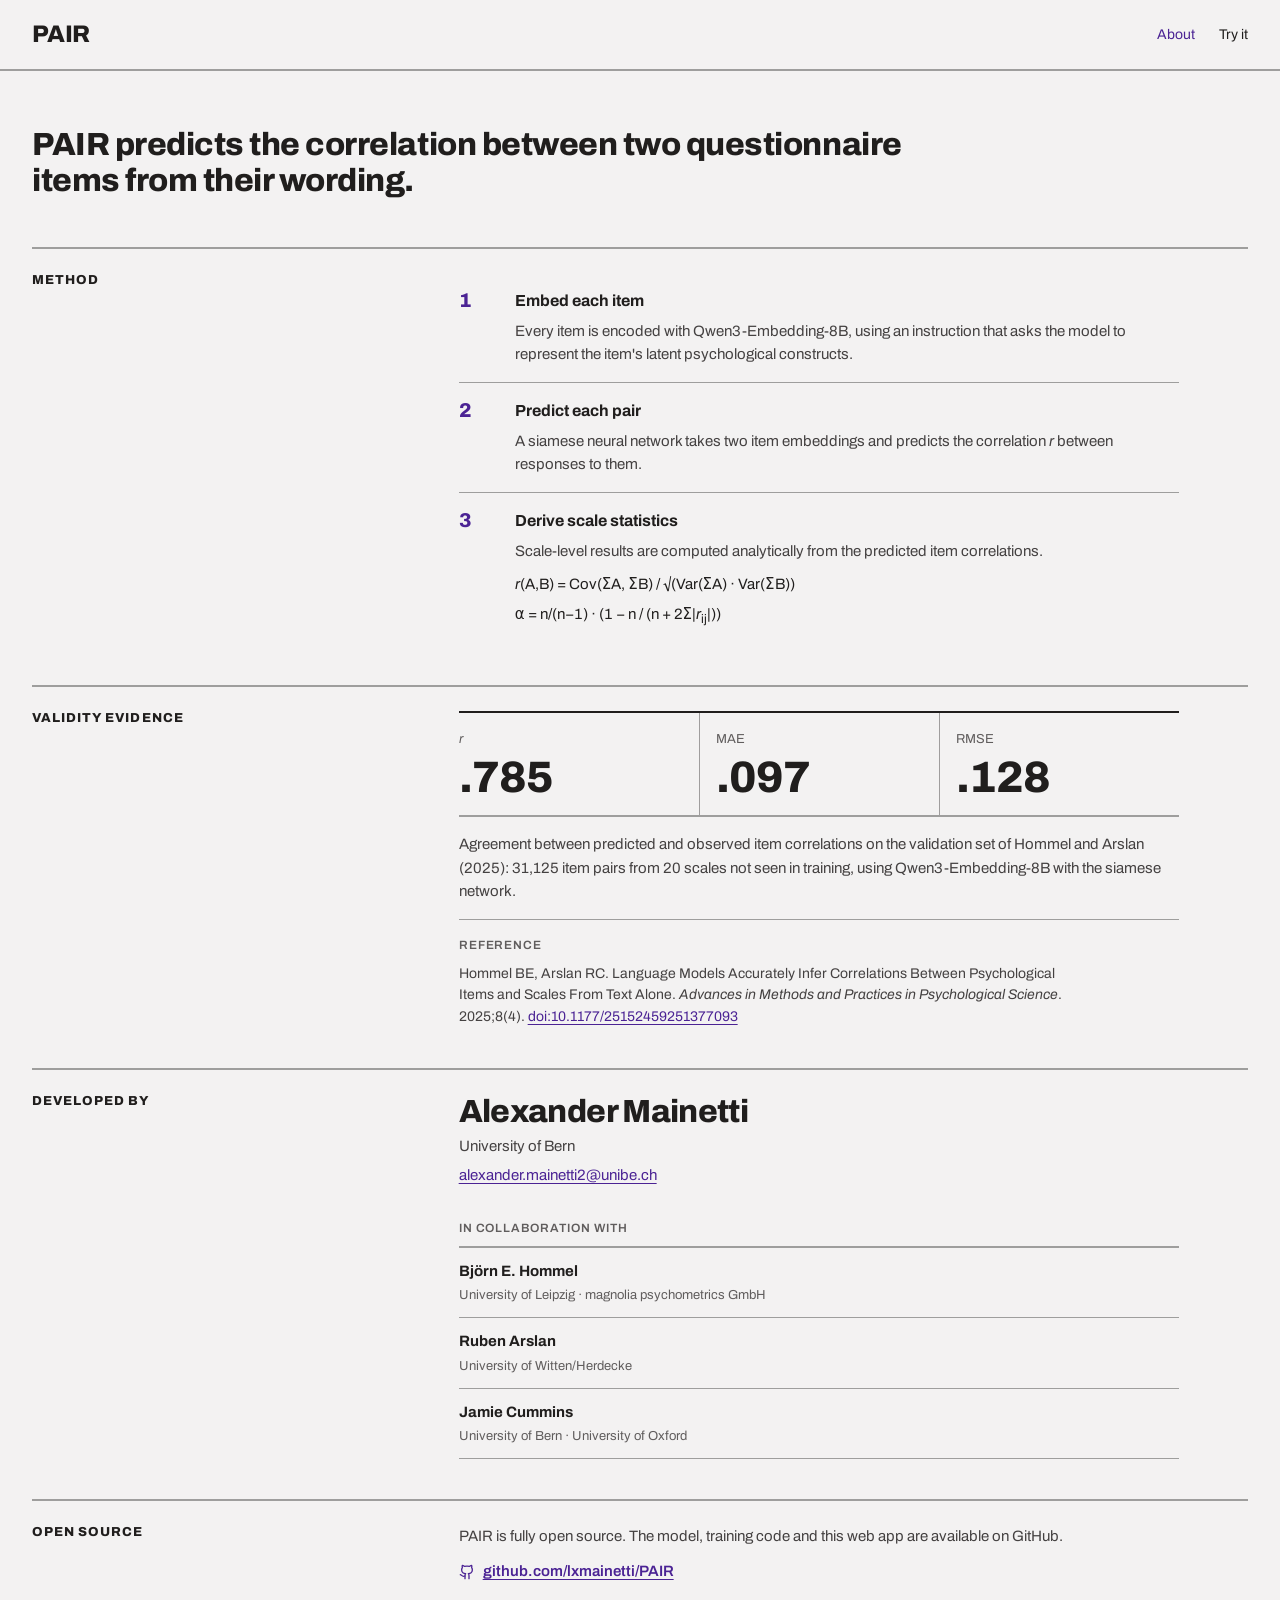
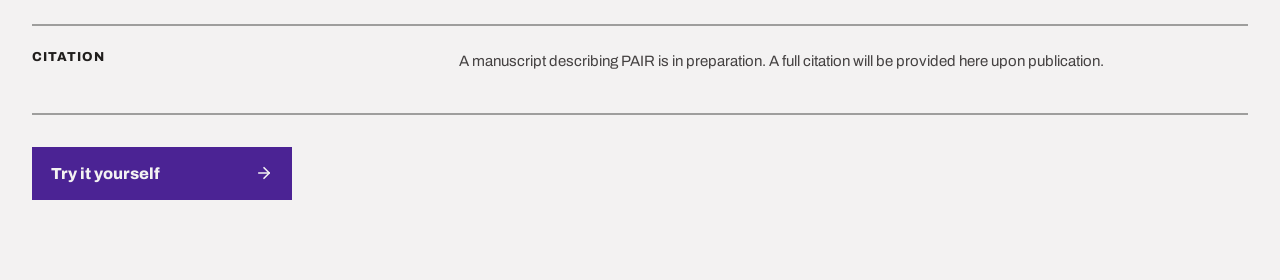
==== frontend/about.html @ aa0fcad2 "redesigned UI" ====
<!DOCTYPE html>
<html lang="en">
<head>
<meta charset="utf-8">
<meta name="viewport" content="width=device-width, initial-scale=1">
<title>About · PAIR</title>
<link rel="icon" href="data:image/svg+xml,%3Csvg xmlns='http://www.w3.org/2000/svg' viewBox='0 0 16 16'%3E%3Crect width='16' height='16' fill='%234b2394'/%3E%3C/svg%3E">
<link rel="stylesheet" href="css/modernist.css">
<link rel="stylesheet" href="css/pair.css">
</head>
<body>
<div class="page">
  <header class="nav site-nav">
    <a href="./" class="nav-brand">PAIR</a>
    <span class="spacer"></span>
    <a href="about.html" aria-current="page">About</a>
    <a href="inter-item.html">Try it</a>
  </header>

  <main class="about-main">
    <h2>PAIR predicts the correlation between two questionnaire items from their wording.</h2>

    <section class="about-section">
      <h6>Method</h6>
      <div class="steps">
        <div class="step">
          <span class="step-num">1</span>
          <div class="step-body"><b>Embed each item</b><p>Every item is encoded with Qwen3-Embedding-8B, using an instruction that asks the model to represent the item's latent psychological constructs.</p></div>
        </div>
        <div class="step">
          <span class="step-num">2</span>
          <div class="step-body"><b>Predict each pair</b><p>A siamese neural network takes two item embeddings and predicts the correlation <i>r</i> between responses to them.</p></div>
        </div>
        <div class="step">
          <span class="step-num">3</span>
          <div class="step-body"><b>Derive scale statistics</b><p>Scale-level results are computed analytically from the predicted item correlations.</p>
            <div class="formulas">
              <span><i>r</i>(A,B) = Cov(ΣA, ΣB) / √(Var(ΣA) · Var(ΣB))</span>
              <span>α = n/(n−1) · (1 − n / (n + 2Σ|<i>r</i><sub>ij</sub>|))</span>
            </div>
          </div>
        </div>
      </div>
    </section>

    <section class="about-section">
      <h6>Validity evidence</h6>
      <div class="about-body">
        <div class="stat-row">
          <div class="stat"><span class="stat-label"><i>r</i></span><span class="stat-value">.785</span></div>
          <div class="stat"><span class="stat-label">MAE</span><span class="stat-value">.097</span></div>
          <div class="stat"><span class="stat-label">RMSE</span><span class="stat-value">.128</span></div>
        </div>
        <p>Agreement between predicted and observed item correlations on the validation set of Hommel and Arslan (2025): 31,125 item pairs from 20 scales not seen in training, using Qwen3-Embedding-8B with the siamese network.</p>
        <div class="reference">
          <span class="eyebrow">Reference</span>
          <p>Hommel BE, Arslan RC. Language Models Accurately Infer Correlations Between Psychological Items and Scales From Text Alone. <i>Advances in Methods and Practices in Psychological Science</i>. 2025;8(4). <a href="https://doi.org/10.1177/25152459251377093">doi:10.1177/25152459251377093</a></p>
        </div>
      </div>
    </section>

    <section class="about-section">
      <h6>Developed by</h6>
      <div class="about-body" style="gap:32px">
        <div class="person-lead">
          <strong>Alexander Mainetti</strong>
          <span>University of Bern</span>
          <a href="mailto:alexander.mainetti2@unibe.ch">alexander.mainetti2@unibe.ch</a>
        </div>
        <div class="collab">
          <span class="eyebrow">In collaboration with</span>
          <div class="person"><b>Björn E. Hommel</b><span>University of Leipzig · magnolia psychometrics GmbH</span></div>
          <div class="person"><b>Ruben Arslan</b><span>University of Witten/Herdecke</span></div>
          <div class="person"><b>Jamie Cummins</b><span>University of Bern · University of Oxford</span></div>
        </div>
      </div>
    </section>

    <section class="about-section">
      <h6>Open source</h6>
      <div class="about-body" style="gap:12px">
        <p>PAIR is fully open source. The model, training code and this web app are available on GitHub.</p>
        <a href="https://github.com/lxmainetti/PAIR" class="github-link"><svg width="16" height="16" viewBox="0 0 24 24" fill="none" stroke="currentColor" stroke-width="2" stroke-linecap="round" stroke-linejoin="round" aria-hidden="true"><path d="M15 22v-4a4.8 4.8 0 0 0-1-3.5c3 0 6-2 6-5.5.08-1.25-.27-2.48-1-3.5.28-1.15.28-2.35 0-3.5 0 0-1 0-3 1.5-2.64-.5-5.36-.5-8 0C6 2 5 2 5 2c-.3 1.15-.3 2.35 0 3.5A5.403 5.403 0 0 0 4 9c0 3.5 3 5.5 6 5.5-.39.49-.68 1.05-.85 1.65-.17.6-.22 1.23-.15 1.85v4"/><path d="M9 18c-4.51 2-5-2-7-2"/></svg>github.com/lxmainetti/PAIR</a>
      </div>
    </section>

    <section class="about-section">
      <h6>Citation</h6>
      <div class="about-body">
        <p>A manuscript describing PAIR is in preparation. A full citation will be provided here upon publication.</p>
      </div>
    </section>

    <div class="about-cta">
      <a href="inter-item.html" class="btn btn-primary btn-cta"><span>Try it yourself</span><svg width="18" height="18" viewBox="0 0 24 24" fill="none" stroke="currentColor" stroke-width="2.2" stroke-linecap="round" stroke-linejoin="round" aria-hidden="true"><path d="M5 12h14"/><path d="m12 5 7 7-7 7"/></svg></a>
    </div>
  </main>
</div>
</body>
</html>
---- frontend/css/modernist.css ----
/* Modernist — design-system tokens and component classes. This file is the source of truth for the system's look; retune it here and see readme.md. */
@import url('https://fonts.googleapis.com/css2?family=Archivo:wght@400;500;600;800&display=swap');

:root {
  --color-bg: #f3f2f2;
  --color-surface: #eae9e9;
  --color-text: #201e1d;
  --color-accent: #ec3013;
  --color-accent-2: #e15b47;
  --color-divider: color-mix(in srgb, #201e1d 40%, transparent);

  /* Tonal ramps — generated in OKLCH on one shared lightness scale, so the
     same step of any role matches the others in visual value. */
  --color-neutral-100: #f8f4f4;
  --color-neutral-200: #eae7e7;
  --color-neutral-300: #d7d3d3;
  --color-neutral-400: #bab6b6;
  --color-neutral-500: #9b9797;
  --color-neutral-600: #7d7979;
  --color-neutral-700: #605d5d;
  --color-neutral-800: #444141;
  --color-neutral-900: #2d2b2b;

  --color-accent-100: #fff2ef;
  --color-accent-200: #ffe0d9;
  --color-accent-300: #ffc4b8;
  --color-accent-400: #ff9783;
  --color-accent-500: #ff563c;
  --color-accent-600: #dd2b0f;
  --color-accent-700: #ae1800;
  --color-accent-800: #7c1405;
  --color-accent-900: #4d170e;

  --color-accent-2-100: #fff2ef;
  --color-accent-2-200: #ffe0da;
  --color-accent-2-300: #ffc4b9;
  --color-accent-2-400: #ff9784;
  --color-accent-2-500: #ef6853;
  --color-accent-2-600: #c94b39;
  --color-accent-2-700: #9e3526;
  --color-accent-2-800: #71261b;
  --color-accent-2-900: #471d16;

  --font-heading: "Archivo", system-ui, sans-serif;
  --font-heading-weight: 800;
  --font-body: "Archivo", system-ui, sans-serif;

  --space-1: 4.0px;
  --space-2: 8.0px;
  --space-3: 12.0px;
  --space-4: 16.0px;
  --space-6: 24.0px;
  --space-8: 32.0px;

  --radius-sm: 0px;
  --radius-md: 0px;
  --radius-lg: 0px;

  /* Elevation — derived from the ground: soft ink-tinted shadows on a
     light theme, a hairline edge + ambient darkness on a dark one. */
  --shadow-sm: 0 1px 2px color-mix(in srgb, #2d2b2b 14%, transparent);
  --shadow-md: 0 3px 10px color-mix(in srgb, #2d2b2b 16%, transparent);
  --shadow-lg: 0 12px 32px color-mix(in srgb, #2d2b2b 22%, transparent);
}

body {
  background: var(--color-bg);
  color: var(--color-text);
  font-family: var(--font-body);
}
h1, h2, h3, h4 { font-family: var(--font-heading); font-weight: var(--font-heading-weight); }

.grayscale{filter:grayscale(1) contrast(1.08)}

/* ══════════════════════════════════════════════════════════════════════════
   Components — built with the tokens above. Plain CSS
   on plain HTML: no JavaScript, no build step. Each class is documented in
   readme.md and demonstrated in foundations/ and components/.
   ══════════════════════════════════════════════════════════════════════ */

*, *::before, *::after { box-sizing: border-box; }
body { margin: 0; font-size: 15px; line-height: 1.55; font-weight: 400; }
h1, h2, h3, h4, h5, h6 {
  font-family: var(--font-heading); font-weight: var(--font-heading-weight);
  line-height: 1.12; letter-spacing: -0.015em; margin: 0 0 var(--space-2);
}
h1 { font-size: 42px; }
h2 { font-size: 32px; }
h3 { font-size: 25px; }
h4 { font-size: 20px; }
h5 { font-size: 16px; }
h6 { font-size: 13px; }
h6 { letter-spacing: 0.08em; text-transform: uppercase; }
p { margin: 0 0 var(--space-3); }
a { color: var(--color-accent); text-underline-offset: 3px; }
img { display: block; max-width: 100%; }
figure { margin: 0; }
figcaption {
  font-size: 11px; margin-top: var(--space-1);
  color: color-mix(in srgb, var(--color-text) 55%, transparent);
}
.text-muted { color: color-mix(in srgb, var(--color-text) 55%, transparent); }
:focus { outline: none; }
:focus-visible { outline: 2px solid var(--color-accent); outline-offset: 2px; }
::selection { background: color-mix(in srgb, var(--color-accent) 30%, transparent); }

/* — rules — */
.hr {
  height: 2px; border: 0; margin: var(--space-4) 0;
  background: var(--color-divider);
}

/* — buttons — */
.btn {
  display: inline-flex; align-items: center; justify-content: center; gap: 6px;
  cursor: pointer; text-decoration: none;
  font-family: var(--font-heading); font-weight: var(--font-heading-weight);
  font-size: 14px; line-height: 1.2; color: var(--color-text); /* matches the .input's 14px —
     the pair sits side by side in sign-up rows */
  background: transparent; border: 1px solid transparent;
  padding: var(--space-2) calc(var(--space-3) * 1.2);
  border-radius: var(--radius-md);
}
.btn svg { display: block; }
.btn:disabled { opacity: 0.45; cursor: not-allowed; }
.btn-primary { background: var(--color-accent); color: var(--color-bg); }
.btn-primary:hover { background: var(--color-accent-600); }
.btn-primary:active { background: var(--color-accent-700); }
.btn-secondary { border-color: var(--color-divider); }
.btn-secondary:hover { background: color-mix(in srgb, var(--color-text) 7%, transparent); }
.btn-secondary:active { background: color-mix(in srgb, var(--color-text) 14%, transparent); }
.btn-ghost { color: var(--color-accent); padding-inline: var(--space-1); }
.btn-ghost:hover { background: color-mix(in srgb, var(--color-accent) 10%, transparent); }
.btn-ghost:active { background: color-mix(in srgb, var(--color-accent) 18%, transparent); }
.btn-icon { width: 36px; height: 36px; padding: 0; }
.btn-block { width: 100%; margin-top: var(--space-2); justify-content: flex-start; text-align: left; }

/* — forms — */
.field > label {
  display: block; font-size: 12px; margin-bottom: 5px;
  color: color-mix(in srgb, var(--color-text) 70%, transparent);
}
.input {
  width: 100%; min-height: 36px; padding: 6px 10px; font: inherit;
  font-size: 14px; color: var(--color-text); caret-color: var(--color-accent);
  background: var(--color-surface);
  border: 1px solid var(--color-divider); border-radius: var(--radius-md);
}
.input:hover { border-color: color-mix(in srgb, var(--color-text) 45%, transparent); }
.input:focus-visible { border-color: var(--color-accent); outline-offset: 0; }
textarea.input { min-height: 90px; resize: vertical; }
.radio { display: inline-flex; align-items: center; gap: 8px; cursor: pointer; font-size: 14px; }
.radio input, .seg-opt input {
  position: absolute; opacity: 0; width: 0; height: 0; pointer-events: none;
}
.radio .dot {
  width: 16px; height: 16px; flex: none; border-radius: 50%;
  border: 1.5px solid var(--color-divider);
}
.radio:hover .dot { border-color: var(--color-accent); }
.radio input:checked + .dot {
  border-color: var(--color-accent); background: var(--color-accent);
  box-shadow: inset 0 0 0 4px var(--color-bg);
}
.radio input:focus-visible + .dot { outline: 2px solid var(--color-accent); outline-offset: 2px; }
.seg {
  display: inline-flex; overflow: hidden;
  border: 1px solid var(--color-divider); border-radius: var(--radius-md);
}
.seg-opt {
  display: inline-flex; align-items: center; gap: 6px;
  padding: 7px 12px; font-size: 13px; cursor: pointer;
}
.seg-opt + .seg-opt { border-left: 1px solid var(--color-divider); }
.seg-opt:has(input:checked) { background: var(--color-accent); color: var(--color-bg); }
.seg-opt:not(:has(input:checked)):hover { background: color-mix(in srgb, var(--color-text) 7%, transparent); }
.seg-opt:has(input:focus-visible) { outline: 2px solid var(--color-accent); outline-offset: -2px; }

/* — cards — */
.card {
  display: flex; flex-direction: column; gap: var(--space-2);
  padding: var(--space-3); border-radius: var(--radius-md); background: var(--color-surface);
}
.card-kicker { font-size: 10px; letter-spacing: 0.1em; text-transform: uppercase; color: var(--color-accent); }
.card-title {
  font-family: var(--font-heading); font-weight: var(--font-heading-weight);
  font-size: 17px; line-height: 1.2;
}
.card-body { margin: 0; font-size: 13px; opacity: 0.8; flex: 1; }
.card-meta {
  display: flex; align-items: center; gap: 6px; font-size: 11px;
  color: color-mix(in srgb, var(--color-text) 50%, transparent);
}
.elev-sm { box-shadow: var(--shadow-sm); }
.elev-md { box-shadow: var(--shadow-md); }
.elev-lg { box-shadow: var(--shadow-lg); }

/* — tags — */
.tag {
  display: inline-flex; align-items: center; font-size: 11px;
  letter-spacing: 0.02em; padding: 3px 10px;
  border-radius: calc(var(--radius-md) * 0.75);
}
.tag-accent { background: var(--color-accent-100); color: var(--color-accent-800); }
.tag-accent-2 { background: var(--color-accent-2-100); color: var(--color-accent-2-800); }
.tag-neutral { background: var(--color-neutral-100); color: var(--color-neutral-800); }
.tag-outline { border: 1px solid var(--color-accent); color: var(--color-accent); }

/* — navigation — */
.nav {
  display: flex; align-items: center; gap: var(--space-4);
  padding: var(--space-3) var(--space-4);
  border-bottom: 2px solid var(--color-divider);
}
.nav-brand {
  font-family: var(--font-heading); font-weight: var(--font-heading-weight);
  font-size: 18px; margin-right: auto;
}
.nav a { color: inherit; text-decoration: none; font-size: 14px; }
.nav a:hover, .nav a[aria-current='page'] { color: var(--color-accent); }

/* — tables — */
.table { width: 100%; border-collapse: collapse; font-size: 14px; }
.table th {
  text-align: left; font-size: 11px; letter-spacing: 0.08em; text-transform: uppercase;
  color: color-mix(in srgb, var(--color-text) 60%, transparent);
  padding: var(--space-2); border-bottom: 2px solid var(--color-divider);
}
.table td {
  padding: var(--space-2);
  border-bottom: 1px solid var(--color-divider);
}
.table tbody tr:hover { background: color-mix(in srgb, var(--color-text) 4%, transparent); }

/* — dialog — */
.dialog-backdrop {
  position: fixed; inset: 0; display: grid; place-items: center;
  padding: var(--space-4);
  background: color-mix(in srgb, var(--color-neutral-900) 50%, transparent);
}
.dialog {
  width: min(440px, 100%); display: flex; flex-direction: column; gap: var(--space-3);
  padding: var(--space-4); border-radius: var(--radius-lg);
  background: var(--color-surface); box-shadow: var(--shadow-lg);
}
.dialog-title {
  font-family: var(--font-heading); font-weight: var(--font-heading-weight);
  font-size: 20px;
}
.dialog-body { font-size: 14px; opacity: 0.85; }
.dialog-actions { display: flex; justify-content: flex-end; gap: var(--space-2); margin-top: var(--space-2); }
---- frontend/css/pair.css ----
/* PAIR — app styles on top of modernist.css (purple accent override + screen components). */

:root {
  --color-accent: #4b2394;
  --color-accent-100: #f5f1fb;
  --color-accent-200: #e9e0f6;
  --color-accent-300: #d4c3ee;
  --color-accent-400: #b195de;
  --color-accent-500: #7d4fc4;
  --color-accent-600: #3d1b7c;
  --color-accent-700: #331669;
  --color-accent-800: #251050;
  --color-accent-900: #180a35;
  --color-accent-2: #4b2394;

  /* Heatmap: Purple & coral */
  --heat-pos: #4b2394;
  --heat-pos-txt: #4b2394;
  --heat-neg: oklch(0.7 0.13 30);
  --heat-neg-txt: oklch(0.52 0.13 30);

  --label-w: 260px;
}

body { margin: 0; background: var(--color-bg); }
a { color: var(--color-accent); }
a:hover { color: var(--color-accent-600); }
a.btn { text-decoration: none; }
a.btn-primary, a.btn-primary:hover, a.btn-primary:active { color: var(--color-bg); }
a.btn-secondary, a.btn-secondary:hover { color: var(--color-text); }
button { font-family: inherit; }
.nowrap-case { text-transform: none; }

.page {
  min-height: 100vh; display: flex; flex-direction: column;
  background: var(--color-bg); color: var(--color-text); font-family: var(--font-body);
}
.spacer { flex: 1; }

/* ── Header ─────────────────────────────────────────────────────────────── */
.site-nav { padding: 16px 32px; gap: 24px; flex-wrap: wrap; }
.site-nav.is-app { gap: 16px; }
.site-nav .nav-brand {
  margin-right: 0; font-size: 24px; letter-spacing: -0.03em; color: var(--color-text);
}
.site-nav .nav-brand:hover { color: var(--color-accent); }
.mock-badge { font-weight: 600; letter-spacing: 0.1em; }
.mock-badge[hidden] { display: none; }

.tabs {
  display: flex; gap: 40px; padding: 0 32px;
  border-bottom: 2px solid var(--color-divider);
}
.tabs a {
  display: flex; padding: 14px 0 11px; margin-bottom: -2px;
  border-bottom: 4px solid transparent;
  font-weight: 600; font-size: 14px; color: var(--color-neutral-700);
  text-decoration: none; white-space: nowrap;
}
.tabs a:hover { color: var(--color-accent); }
.tabs a[aria-current='page'] {
  border-bottom-color: var(--color-accent); font-weight: 800; color: var(--color-text);
}

/* ── Home ───────────────────────────────────────────────────────────────── */
.home-main {
  flex: 1; position: relative; overflow: hidden; min-height: 0;
  display: flex; flex-direction: column; justify-content: flex-end;
  padding: 48px 32px 40px;
}
.home-scatter {
  position: absolute; inset: 0; pointer-events: none;
  -webkit-mask-image: linear-gradient(to top, transparent 8%, #000 60%);
  mask-image: linear-gradient(to top, transparent 8%, #000 60%);
}
.home-scatter svg { width: 100%; height: 100%; display: block; }
.home-content { position: relative; max-width: 760px; display: flex; flex-direction: column; gap: 32px; }
.home-title { display: flex; flex-direction: column; gap: 16px; }
.home-title h1 {
  margin: 0; font: 800 clamp(88px, 12vw, 176px)/0.9 var(--font-heading); letter-spacing: -0.04em;
}
.home-subtitle {
  font: 500 clamp(20px, 2.2vw, 30px)/1.3 var(--font-heading); color: var(--color-neutral-800);
}
.home-intro {
  display: flex; flex-direction: column; gap: 24px;
  padding-top: 24px; border-top: 2px solid var(--color-divider);
}
.home-intro p { margin: 0; font-size: 19px; line-height: 1.55; max-width: 660px; text-wrap: pretty; }
.cta-row { display: flex; align-items: flex-start; gap: 12px; flex-wrap: wrap; }
.btn-cta { padding: 16px 20px; font-size: 17px; }
.btn-cta.btn-primary { min-width: 260px; }
.btn-cta.btn-primary > span { flex: 1; text-align: left; }

.site-footer {
  display: flex; flex-wrap: wrap; align-items: center; gap: 16px 32px;
  padding: 16px 32px; border-top: 2px solid var(--color-divider);
  font-size: 13px; color: var(--color-neutral-700);
}
.site-footer > span { flex: 1; min-width: 280px; }
.icon-link { display: flex; align-items: center; gap: 6px; flex: none; }

/* ── About ──────────────────────────────────────────────────────────────── */
.about-main { padding: 56px 32px 80px; display: flex; flex-direction: column; }
.about-main > h2 { margin: 0 0 48px; max-width: 900px; text-wrap: pretty; }
.about-section {
  display: grid; grid-template-columns: minmax(0, 1fr) minmax(0, 2fr); gap: 32px;
  padding: 24px 0 40px; border-top: 2px solid var(--color-divider);
}
.about-section > h6 { margin: 0; }
.about-body { display: flex; flex-direction: column; gap: 16px; max-width: 720px; }
.about-body p, .step p { margin: 0; font-size: 15px; line-height: 1.55; color: var(--color-neutral-800); }
.steps { display: flex; flex-direction: column; max-width: 720px; }
.step {
  display: grid; grid-template-columns: 40px minmax(0, 1fr); gap: 16px;
  padding: 16px 0; border-bottom: 1px solid var(--color-divider);
}
.step:last-child { border-bottom: 0; }
.step-num { font: 800 20px var(--font-heading); color: var(--color-accent); }
.step-body { display: flex; flex-direction: column; gap: 6px; }
.step-body b { font-size: 16px; }
.formulas { display: flex; flex-direction: column; gap: 6px; font-size: 15px; font-variant-numeric: tabular-nums; margin-top: 4px; }
.stat-row {
  display: grid; grid-template-columns: repeat(3, minmax(0, 1fr));
  border-top: 2px solid var(--color-text); border-bottom: 2px solid var(--color-divider);
}
.stat { display: flex; flex-direction: column; gap: 6px; padding: 16px; }
.stat:first-child { padding-left: 0; }
.stat + .stat { border-left: 1px solid var(--color-divider); }
.stat-label { font-size: 13px; color: var(--color-neutral-700); }
.stat-value { font: 800 44px/1 var(--font-heading); letter-spacing: -0.02em; font-variant-numeric: tabular-nums; }
.eyebrow {
  font-size: 12px; font-weight: 600; letter-spacing: 0.08em; text-transform: uppercase;
  color: var(--color-neutral-700);
}
.reference {
  display: flex; flex-direction: column; gap: 8px;
  padding-top: 16px; border-top: 1px solid var(--color-divider);
}
.reference p { font-size: 14px; text-wrap: pretty; }
.person-lead { display: flex; flex-direction: column; gap: 6px; }
.person-lead strong { font: 800 32px/1.1 var(--font-heading); letter-spacing: -0.02em; }
.person-lead span { font-size: 15px; color: var(--color-neutral-800); }
.person-lead a { font-size: 15px; align-self: flex-start; }
.collab > .eyebrow { padding-bottom: 8px; border-bottom: 2px solid var(--color-divider); }
.collab { display: flex; flex-direction: column; }
.person {
  display: flex; flex-direction: column; gap: 2px;
  padding: 12px 0; border-bottom: 1px solid var(--color-divider);
}
.person b { font-size: 15px; }
.person span { font-size: 13px; color: var(--color-neutral-700); }
.github-link { display: flex; align-items: center; gap: 8px; font-size: 15px; font-weight: 600; align-self: flex-start; }
.about-cta { padding-top: 32px; border-top: 2px solid var(--color-divider); }
.about-cta .btn-cta { padding: 16px 18px; font-size: 16px; }

/* ── Analysis shell ─────────────────────────────────────────────────────── */
.workspace { flex: 1; display: grid; grid-template-columns: 380px minmax(0, 1fr); }
.inputs {
  border-right: 2px solid var(--color-divider); padding: 24px 32px;
  display: flex; flex-direction: column; gap: 16px;
}
.inputs.is-scales { gap: 20px; }
.scale-group { display: flex; flex-direction: column; gap: 8px; }
.list-head { display: flex; align-items: baseline; justify-content: space-between; }
.list-head h6 { margin: 0; }
.count { font-size: 12px; color: var(--color-neutral-700); }
.item-editor { display: flex; flex-direction: column; gap: 8px; }
.item-editor .btn-ghost { align-self: flex-start; }
.item-list { border-top: 2px solid var(--color-divider); }
.item-row {
  display: grid; grid-template-columns: 28px minmax(0, 1fr) 28px; align-items: center; gap: 6px;
  min-height: 44px; border-bottom: 1px solid var(--color-divider);
}
.item-row:focus-within { border-bottom-color: var(--color-accent); box-shadow: 0 1px 0 var(--color-accent); }
.item-num {
  font-size: 12px; font-weight: 600; font-variant-numeric: tabular-nums; color: var(--color-neutral-600);
}
.item-input {
  min-width: 0; border: 0; background: transparent; font: inherit; font-size: 14px;
  color: var(--color-text); caret-color: var(--color-accent); padding: 10px 0;
}
.item-input::placeholder { color: var(--color-neutral-500); }
.item-input:focus-visible { outline: none; }
.item-remove.btn-icon { width: 28px; height: 28px; color: var(--color-neutral-600); }
.item-remove.btn-icon:hover { color: var(--color-accent-700); background: var(--color-accent-100); }
.item-remove.btn-icon:active { background: var(--color-accent-200); }
.run-btn.btn-block { padding: 13px 16px; font-size: 15px; }
.run-btn > span { flex: 1; }
.status { font-size: 13px; min-height: 20px; color: var(--color-neutral-800); }
.status.is-muted { color: var(--color-neutral-700); }
.status.is-error { color: var(--color-accent-700); }

.results { padding: 24px 32px 48px; min-width: 0; display: flex; flex-direction: column; gap: 24px; }
.results-head {
  display: flex; flex-wrap: wrap; align-items: center; gap: 16px;
  padding-bottom: 12px; border-bottom: 2px solid var(--color-divider);
}
.results-head h6 { margin: 0; }
.results-head .btn-secondary { white-space: nowrap; flex: none; }
.results-body { display: flex; flex-direction: column; gap: 24px; min-width: 0; }

.seg-switch { display: flex; flex: none; border: 2px solid var(--color-divider); }
.seg-switch[hidden] { display: none; }
.seg-switch button {
  padding: 8px 14px; border: 0; cursor: pointer; white-space: nowrap;
  font: 600 13px var(--font-body); background: transparent; color: var(--color-text);
}
.seg-switch button + button { border-left: 2px solid var(--color-divider); }
.seg-switch button[aria-pressed='true'] { background: var(--color-text); color: var(--color-bg); }
.seg-switch button[aria-pressed='false']:hover { background: var(--color-accent-100); color: var(--color-accent-700); }
.seg-switch button:focus-visible { outline-offset: -2px; }

/* ── States ─────────────────────────────────────────────────────────────── */
.state-empty { padding: 72px 0; display: flex; flex-direction: column; gap: 8px; max-width: 520px; }
.state-empty h3, .state-loading h3 { margin: 0; }
.state-empty p { margin: 0; font-size: 14px; color: var(--color-neutral-700); }
.state-loading { display: flex; flex-direction: column; gap: 16px; padding-top: 24px; max-width: 560px; }
.state-loading > span { font-size: 13px; color: var(--color-neutral-700); }
.progress { position: relative; height: 4px; background: var(--color-neutral-300); overflow: hidden; }
.progress > span {
  position: absolute; top: 0; left: 0; height: 4px; width: 40%;
  background: var(--color-accent); animation: progress-slide 1.4s ease-in-out infinite;
}
@keyframes progress-slide { from { transform: translateX(-100%); } to { transform: translateX(250%); } }
@media (prefers-reduced-motion: reduce) {
  .progress > span { animation: none; width: 100%; opacity: 0.6; }
}
.state-error {
  border-top: 4px solid var(--color-accent); background: var(--color-surface);
  padding: 20px 24px; display: flex; flex-direction: column; gap: 8px; max-width: 640px;
}
.state-error h4 { margin: 0; }
.state-error p { margin: 0; font-size: 14px; color: var(--color-neutral-800); }
.state-error .btn { align-self: flex-start; margin-top: 8px; }
.error-code {
  font-size: 11px; font-weight: 600; letter-spacing: 0.1em; text-transform: uppercase;
  color: var(--color-accent-700);
}

/* ── Hero statistic ─────────────────────────────────────────────────────── */
.hero-block { display: flex; flex-direction: column; gap: 8px; }
.hero { display: flex; align-items: baseline; flex-wrap: wrap; gap: 16px; }
.hero-label { font-size: 13px; color: var(--color-neutral-700); }
.hero-value {
  font: 800 56px/1 var(--font-heading); letter-spacing: -0.03em; font-variant-numeric: tabular-nums;
}
.hero-value.pos { color: var(--heat-pos-txt); }
.hero-value.neg { color: var(--heat-neg-txt); }
.hero-interp { font-size: 15px; font-weight: 600; }
.hero-note { font-size: 12px; color: var(--color-neutral-700); }
.scope-tabs { display: flex; gap: 20px; align-self: flex-end; margin-left: auto; }
.scope-tabs button {
  padding: 4px 0; border: 0; border-bottom: 2px solid transparent; background: transparent;
  cursor: pointer; font: 600 13px var(--font-body); color: var(--color-neutral-700); white-space: nowrap;
}
.scope-tabs button:hover { color: var(--color-accent); }
.scope-tabs button[aria-pressed='true'] { border-bottom-color: var(--color-accent); color: var(--color-text); }

/* ── Heatmap ────────────────────────────────────────────────────────────── */
.heatmap { display: flex; flex-direction: column; gap: 12px; min-width: 0; }
.hover-line { font-size: 13px; color: var(--color-neutral-700); min-height: 20px; }
.hm-scroll { overflow-x: auto; }
.hm-grid { display: grid; gap: 2px; width: max-content; }
.hm-corner { font-size: 11px; color: var(--color-neutral-600); padding-bottom: 4px; }
.hm-col { font-size: 11px; font-weight: 600; color: var(--color-neutral-700); padding: 0 0 4px 4px; }
.hm-label {
  display: flex; align-items: center; gap: 8px; font-size: 13px;
  padding-right: 12px; min-width: 0; height: var(--cell);
}
.hm-label b { font-size: 11px; color: var(--color-neutral-700); flex: none; }
.hm-label span { overflow: hidden; text-overflow: ellipsis; white-space: nowrap; }
.hm-cell {
  height: var(--cell); display: flex; align-items: flex-end; padding: 6px;
  font-size: 12px; font-weight: 600; font-variant-numeric: tabular-nums;
  color: var(--color-text); cursor: crosshair; outline-offset: -2px;
}
.hm-cell.is-dark { color: var(--color-bg); }
.hm-cell.is-diag { background: var(--color-neutral-300); cursor: default; }
.hm-cell.is-on { outline: 2px solid var(--color-text); }
.legend {
  display: flex; align-items: center; gap: 10px; font-size: 11px; color: var(--color-neutral-700);
  padding-left: calc(var(--label-w) + 2px);
}
.legend-bar { width: 220px; height: 10px; }
.legend-bar.is-signed { background: linear-gradient(90deg, var(--heat-neg), var(--color-bg) 50%, var(--heat-pos)); }
.legend-bar.is-abs { background: linear-gradient(90deg, var(--color-bg), var(--heat-pos)); outline: 1px solid var(--color-divider); }

/* ── Ranked pairs ───────────────────────────────────────────────────────── */
.ranked { max-width: 880px; display: flex; flex-direction: column; }
.ranked-head, .ranked-row {
  display: grid; grid-template-columns: minmax(0, 1fr) 200px 56px; gap: 16px;
}
.ranked-head {
  padding-bottom: 8px; border-bottom: 2px solid var(--color-divider);
  font-size: 11px; letter-spacing: 0.08em; text-transform: uppercase; color: var(--color-neutral-700);
}
.axis-labels { display: flex; justify-content: space-between; }
.r-head { text-align: right; text-transform: none; }
.ranked-row { align-items: center; padding: 10px 0; border-bottom: 1px solid var(--color-divider); }
.ranked-row:hover { background: var(--color-surface); }
.pair-text { display: flex; flex-direction: column; gap: 2px; min-width: 0; font-size: 13px; line-height: 1.35; }
.pair-text span { overflow: hidden; text-overflow: ellipsis; white-space: nowrap; }
.pair-text b { font-size: 11px; color: var(--color-neutral-700); margin-right: 6px; }
.bar-signed { display: grid; grid-template-columns: 1fr 1fr; height: 14px; }
.bar-signed > .neg-side { display: flex; justify-content: flex-end; border-right: 2px solid var(--color-text); }
.bar-signed > .pos-side { display: flex; }
.bar-abs { display: flex; height: 14px; border-left: 2px solid var(--color-text); }
.bar-neg { background: var(--heat-neg); }
.bar-pos { background: var(--heat-pos); }
.r-val { text-align: right; font-weight: 800; font-variant-numeric: tabular-nums; }
.r-val.pos { color: var(--heat-pos-txt); }
.r-val.neg { color: var(--heat-neg-txt); }
.ranked > .btn-ghost { align-self: flex-start; margin-top: 8px; }
.ranked-none { padding: 16px 0; font-size: 13px; color: var(--color-neutral-700); }

/* ── α if deleted ───────────────────────────────────────────────────────── */
.deleted { max-width: 880px; display: flex; flex-direction: column; }
.deleted-head, .deleted-row {
  display: grid; grid-template-columns: 28px minmax(0, 1fr) 80px 64px; gap: 16px;
}
.deleted-head {
  padding-bottom: 8px; border-bottom: 2px solid var(--color-divider);
  font-size: 11px; letter-spacing: 0.08em; text-transform: uppercase; color: var(--color-neutral-700);
}
.deleted-head > :nth-child(n+3) { text-align: right; }
.deleted-row {
  align-items: center; min-height: 44px; border-bottom: 1px solid var(--color-divider); font-size: 13px;
}
.deleted-row > b { font-size: 11px; font-weight: 600; color: var(--color-neutral-700); }
.deleted-row > .text { overflow: hidden; text-overflow: ellipsis; white-space: nowrap; }
.deleted-row > .num { text-align: right; font-variant-numeric: tabular-nums; }
.deleted-row > .alpha { font-weight: 800; }
.deleted-row > .delta { color: var(--color-neutral-700); }
.deleted-row > .delta.is-up { font-weight: 800; color: var(--color-accent-700); }
.footnote { font-size: 12px; color: var(--color-neutral-700); margin-top: 10px; }

/* ── Responsive ─────────────────────────────────────────────────────────── */
@media (max-width: 860px) {
  :root { --label-w: 160px; }
  .site-nav, .site-footer { padding-inline: 16px; }
  .tabs { gap: 0 24px; padding: 0 16px; flex-wrap: wrap; }
  .workspace { grid-template-columns: minmax(0, 1fr); }
  .inputs { border-right: 0; border-bottom: 2px solid var(--color-divider); padding: 24px 16px; }
  .results { padding: 24px 16px 48px; }
  .home-main { padding: 48px 16px 32px; }
  .about-main { padding: 40px 16px 64px; }
  .about-section { grid-template-columns: minmax(0, 1fr); gap: 16px; }
  .ranked-head, .ranked-row { grid-template-columns: minmax(0, 1fr) 120px 48px; gap: 12px; }
  .stat-value { font-size: 34px; }
}
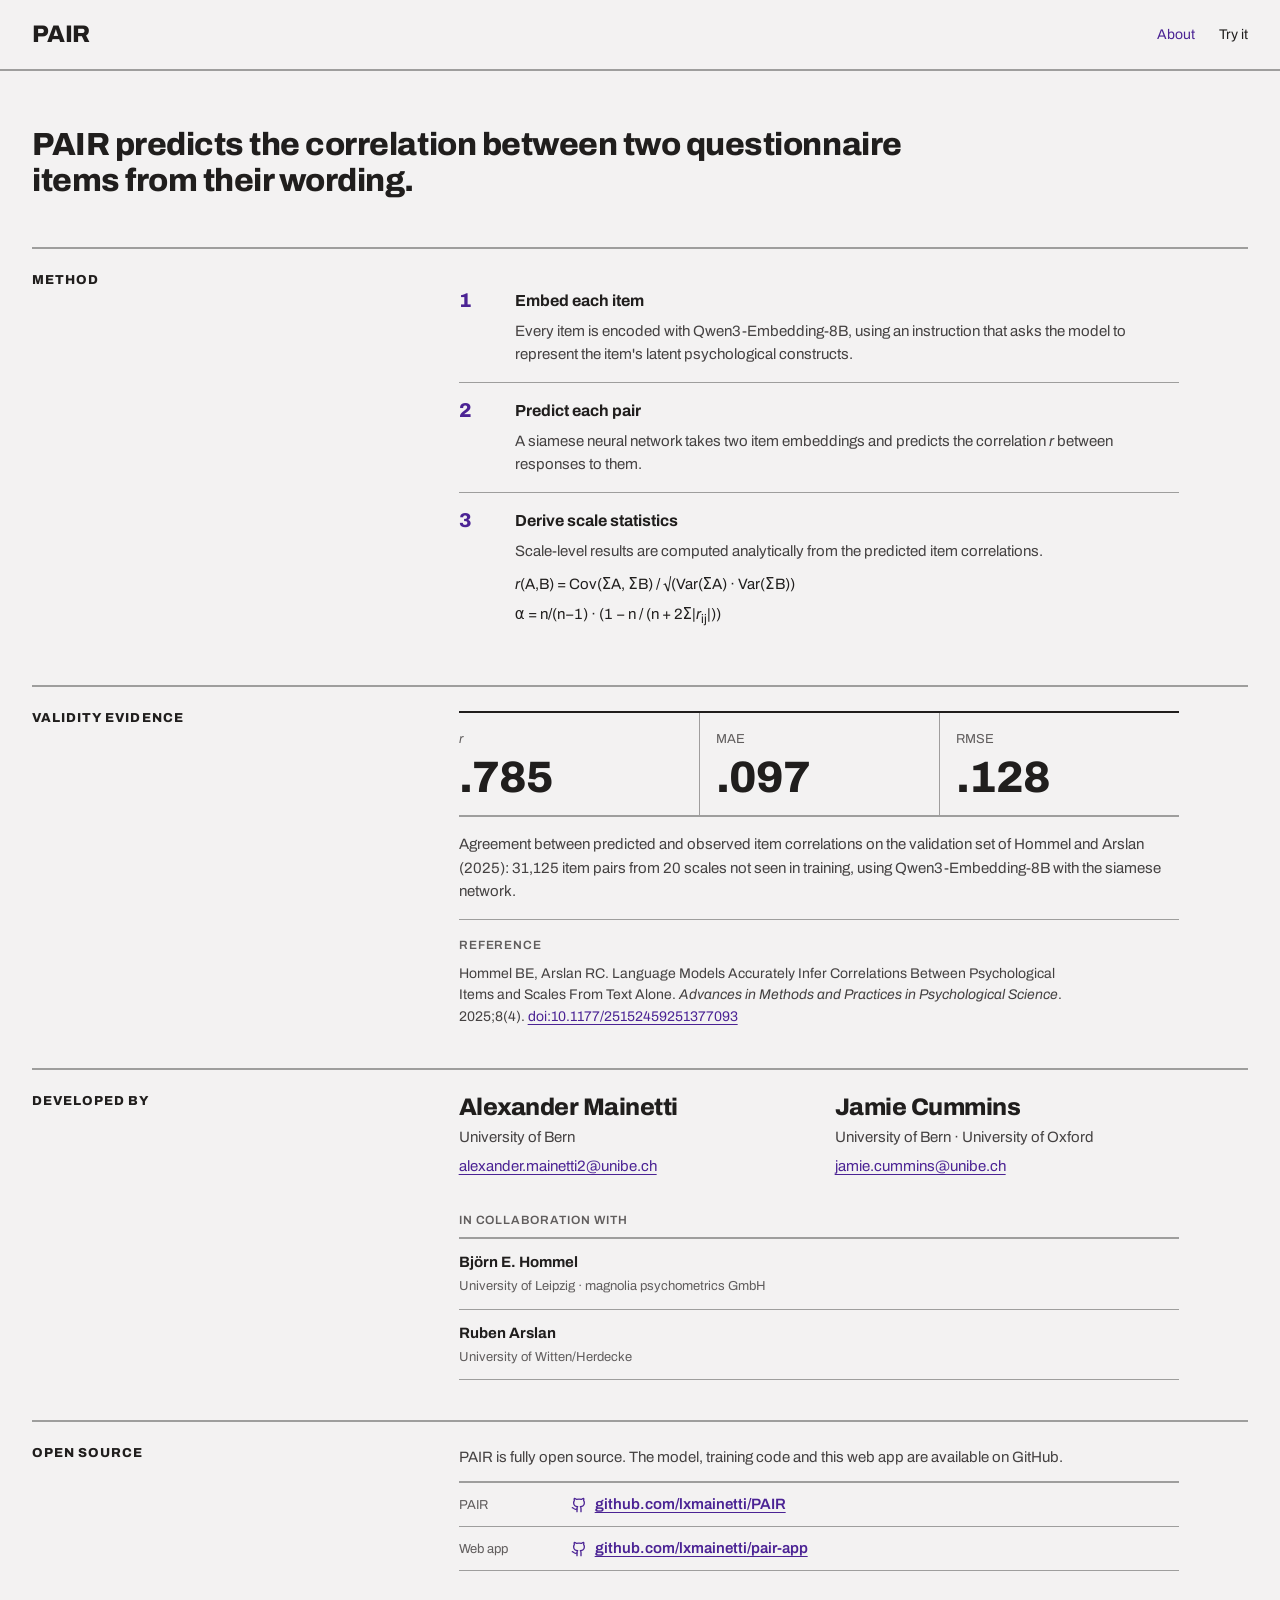
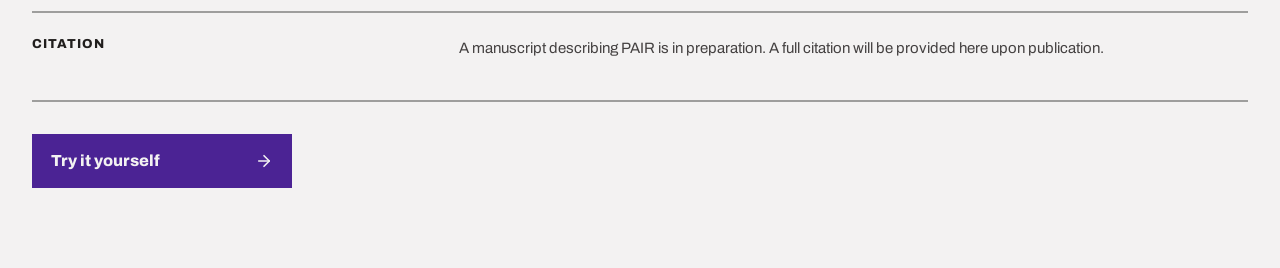
==== commit 8ec488bc: "UI changes" ====
--- a/frontend/about.html
+++ b/frontend/about.html
@@ -4,7 +4,7 @@
 <meta charset="utf-8">
 <meta name="viewport" content="width=device-width, initial-scale=1">
 <title>About · PAIR</title>
-<link rel="icon" href="data:image/svg+xml,%3Csvg xmlns='http://www.w3.org/2000/svg' viewBox='0 0 16 16'%3E%3Crect width='16' height='16' fill='%234b2394'/%3E%3C/svg%3E">
+<link rel="icon" type="image/svg+xml" href="favicon.svg">
 <link rel="stylesheet" href="css/modernist.css">
 <link rel="stylesheet" href="css/pair.css">
 </head>
@@ -62,16 +62,22 @@
     <section class="about-section">
       <h6>Developed by</h6>
       <div class="about-body" style="gap:32px">
-        <div class="person-lead">
-          <strong>Alexander Mainetti</strong>
-          <span>University of Bern</span>
-          <a href="mailto:alexander.mainetti2@unibe.ch">alexander.mainetti2@unibe.ch</a>
+        <div class="leads">
+          <div class="person-lead">
+            <strong>Alexander Mainetti</strong>
+            <span>University of Bern</span>
+            <a href="mailto:alexander.mainetti2@unibe.ch">alexander.mainetti2@unibe.ch</a>
+          </div>
+          <div class="person-lead">
+            <strong>Jamie Cummins</strong>
+            <span>University of Bern · University of Oxford</span>
+            <a href="mailto:jamie.cummins@unibe.ch">jamie.cummins@unibe.ch</a>
+          </div>
         </div>
         <div class="collab">
           <span class="eyebrow">In collaboration with</span>
           <div class="person"><b>Björn E. Hommel</b><span>University of Leipzig · magnolia psychometrics GmbH</span></div>
           <div class="person"><b>Ruben Arslan</b><span>University of Witten/Herdecke</span></div>
-          <div class="person"><b>Jamie Cummins</b><span>University of Bern · University of Oxford</span></div>
         </div>
       </div>
     </section>
@@ -80,7 +86,16 @@
       <h6>Open source</h6>
       <div class="about-body" style="gap:12px">
         <p>PAIR is fully open source. The model, training code and this web app are available on GitHub.</p>
-        <a href="https://github.com/lxmainetti/PAIR" class="github-link"><svg width="16" height="16" viewBox="0 0 24 24" fill="none" stroke="currentColor" stroke-width="2" stroke-linecap="round" stroke-linejoin="round" aria-hidden="true"><path d="M15 22v-4a4.8 4.8 0 0 0-1-3.5c3 0 6-2 6-5.5.08-1.25-.27-2.48-1-3.5.28-1.15.28-2.35 0-3.5 0 0-1 0-3 1.5-2.64-.5-5.36-.5-8 0C6 2 5 2 5 2c-.3 1.15-.3 2.35 0 3.5A5.403 5.403 0 0 0 4 9c0 3.5 3 5.5 6 5.5-.39.49-.68 1.05-.85 1.65-.17.6-.22 1.23-.15 1.85v4"/><path d="M9 18c-4.51 2-5-2-7-2"/></svg>github.com/lxmainetti/PAIR</a>
+        <div class="repos">
+          <div class="repo">
+            <span>PAIR</span>
+            <a href="https://github.com/lxmainetti/PAIR" class="github-link"><svg width="16" height="16" viewBox="0 0 24 24" fill="none" stroke="currentColor" stroke-width="2" stroke-linecap="round" stroke-linejoin="round" aria-hidden="true"><path d="M15 22v-4a4.8 4.8 0 0 0-1-3.5c3 0 6-2 6-5.5.08-1.25-.27-2.48-1-3.5.28-1.15.28-2.35 0-3.5 0 0-1 0-3 1.5-2.64-.5-5.36-.5-8 0C6 2 5 2 5 2c-.3 1.15-.3 2.35 0 3.5A5.403 5.403 0 0 0 4 9c0 3.5 3 5.5 6 5.5-.39.49-.68 1.05-.85 1.65-.17.6-.22 1.23-.15 1.85v4"/><path d="M9 18c-4.51 2-5-2-7-2"/></svg>github.com/lxmainetti/PAIR</a>
+          </div>
+          <div class="repo">
+            <span>Web app</span>
+            <a href="https://github.com/lxmainetti/pair-app" class="github-link"><svg width="16" height="16" viewBox="0 0 24 24" fill="none" stroke="currentColor" stroke-width="2" stroke-linecap="round" stroke-linejoin="round" aria-hidden="true"><path d="M15 22v-4a4.8 4.8 0 0 0-1-3.5c3 0 6-2 6-5.5.08-1.25-.27-2.48-1-3.5.28-1.15.28-2.35 0-3.5 0 0-1 0-3 1.5-2.64-.5-5.36-.5-8 0C6 2 5 2 5 2c-.3 1.15-.3 2.35 0 3.5A5.403 5.403 0 0 0 4 9c0 3.5 3 5.5 6 5.5-.39.49-.68 1.05-.85 1.65-.17.6-.22 1.23-.15 1.85v4"/><path d="M9 18c-4.51 2-5-2-7-2"/></svg>github.com/lxmainetti/pair-app</a>
+          </div>
+        </div>
       </div>
     </section>
 
--- a/frontend/css/pair.css
+++ b/frontend/css/pair.css
@@ -138,8 +138,9 @@
   padding-top: 16px; border-top: 1px solid var(--color-divider);
 }
 .reference p { font-size: 14px; text-wrap: pretty; }
+.leads { display: grid; grid-template-columns: repeat(auto-fit, minmax(240px, 1fr)); gap: 24px 32px; }
 .person-lead { display: flex; flex-direction: column; gap: 6px; }
-.person-lead strong { font: 800 32px/1.1 var(--font-heading); letter-spacing: -0.02em; }
+.person-lead strong { font: 800 24px/1.1 var(--font-heading); letter-spacing: -0.02em; }
 .person-lead span { font-size: 15px; color: var(--color-neutral-800); }
 .person-lead a { font-size: 15px; align-self: flex-start; }
 .collab > .eyebrow { padding-bottom: 8px; border-bottom: 2px solid var(--color-divider); }
@@ -151,6 +152,13 @@
 .person b { font-size: 15px; }
 .person span { font-size: 13px; color: var(--color-neutral-700); }
 .github-link { display: flex; align-items: center; gap: 8px; font-size: 15px; font-weight: 600; align-self: flex-start; }
+.repos { display: flex; flex-direction: column; border-top: 2px solid var(--color-divider); }
+.repo {
+  display: grid; grid-template-columns: 96px minmax(0, 1fr); align-items: center; gap: 16px;
+  min-height: 44px; border-bottom: 1px solid var(--color-divider);
+}
+.repo > span { font-size: 13px; color: var(--color-neutral-700); }
+.repo .github-link { align-self: center; min-width: 0; overflow-wrap: anywhere; }
 .about-cta { padding-top: 32px; border-top: 2px solid var(--color-divider); }
 .about-cta .btn-cta { padding: 16px 18px; font-size: 16px; }
 
@@ -190,6 +198,10 @@
 .status { font-size: 13px; min-height: 20px; color: var(--color-neutral-800); }
 .status.is-muted { color: var(--color-neutral-700); }
 .status.is-error { color: var(--color-accent-700); }
+.disclaimer {
+  margin: 0; padding-top: 12px; border-top: 1px solid var(--color-divider);
+  font-size: 12px; line-height: 1.45; color: var(--color-neutral-700);
+}
 
 .results { padding: 24px 32px 48px; min-width: 0; display: flex; flex-direction: column; gap: 24px; }
 .results-head {
@@ -349,3 +361,12 @@
   .ranked-head, .ranked-row { grid-template-columns: minmax(0, 1fr) 120px 48px; gap: 12px; }
   .stat-value { font-size: 34px; }
 }
+
+/* Home on phones: the scatter becomes a full-bleed band above the title instead of sitting behind it. */
+@media (max-width: 719px) {
+  .home-scatter {
+    position: relative; inset: auto; flex: none; height: 240px; margin: -48px -16px 24px;
+    -webkit-mask-image: linear-gradient(to top, transparent 0%, #000 45%);
+    mask-image: linear-gradient(to top, transparent 0%, #000 45%);
+  }
+}
